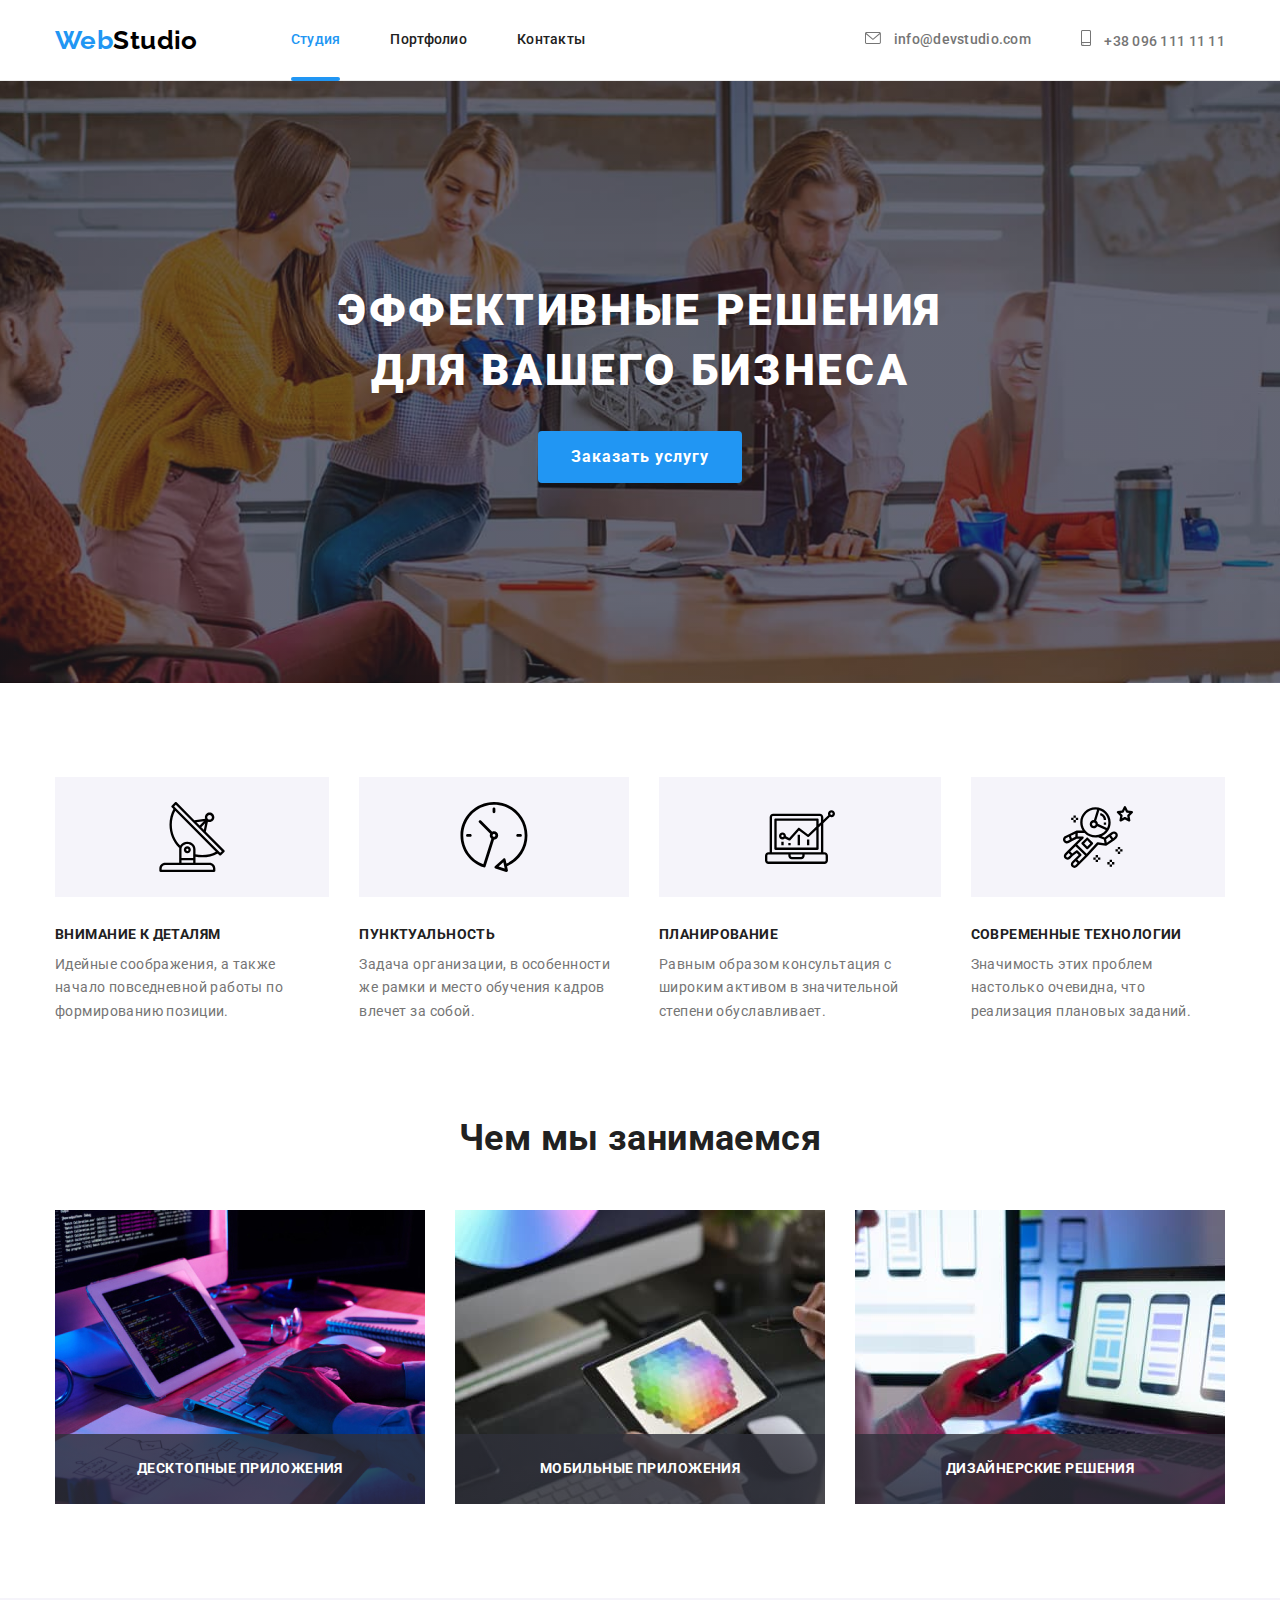
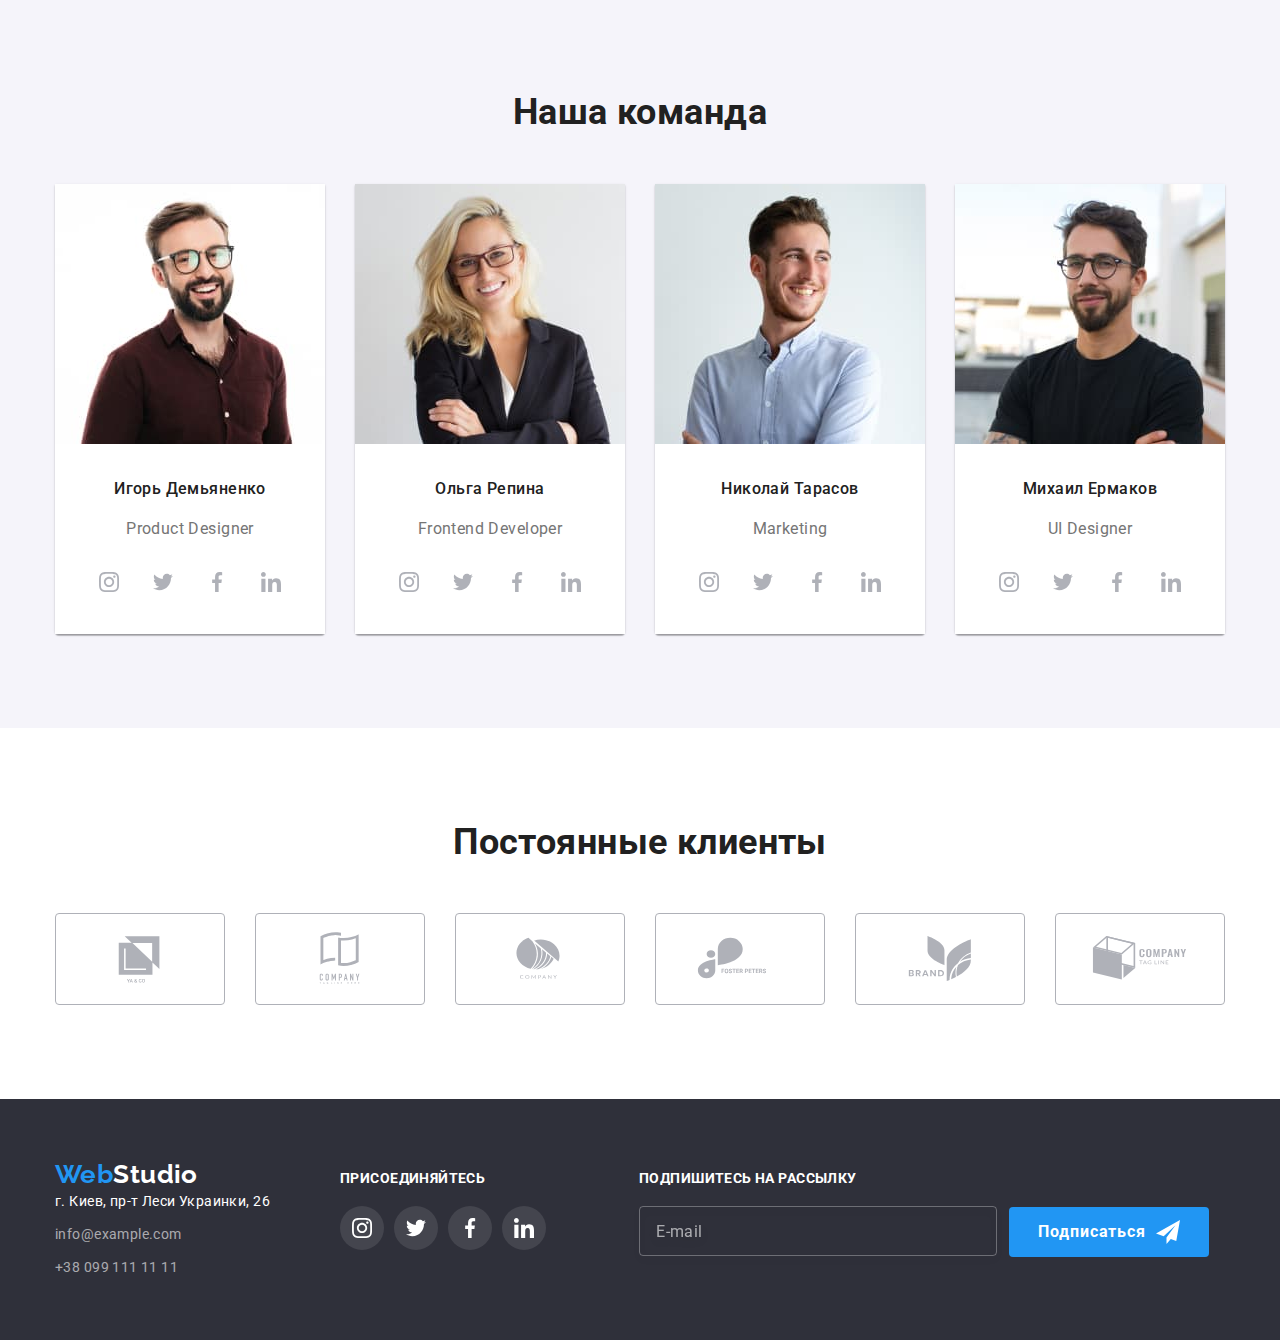
==== index.html @ ff98bebd "Выполнен рефакторинг HTML-кода, CSS-кода" ====
<!DOCTYPE html>
<html lang="ru">
  <head>
    <meta charset="UTF-8" />
    <meta http-equiv="X-UA-Compatible" content="IE=edge" />
    <meta name="viewport" content="width=device-width, initial-scale=1.0" />
    <title>WebStudio</title>
    <link rel="preconnect" href="https://fonts.googleapis.com" />
    <link rel="preconnect" href="https://fonts.gstatic.com" crossorigin />
    <link
      href="https://fonts.googleapis.com/css2?family=Raleway:wght@700&family=Roboto:wght@400;500;700;900&display=swap"
      rel="stylesheet"
    />
    <link
      rel="stylesheet"
      href="https://cdnjs.cloudflare.com/ajax/libs/modern-normalize/1.1.0/modern-normalize.min.css"
    />
    <link rel="stylesheet" href="./css/main.min.css" />
  </head>
  <!-- Шапка сайта -->

  <body>
    <header class="page-header">
      <div class="container page-header__container">
        <nav class="main-nav">
          <a href="index.html" class="logo">Web<span class="logo__accent">Studio</span></a>
          <ul class="site-nav list">
            <li class="site-nav__item">
              <a href="" class="site-nav__link current transition">Студия</a>
            </li>
            <li class="site-nav__item">
              <a href="./portfolio.html" class="site-nav__link transition">Портфолио</a>
            </li>
            <li class="site-nav__item">
              <a href="" class="site-nav__link transition">Контакты</a>
            </li>
          </ul>
        </nav>
        <ul class="contact list">
          <li class="contact__item">
            <a href="mailto:info@devstudio.com" class="contact__link transition">
              <svg class="contact__icon" width="16px" height="12px">
                <use href="./images/icons.svg#icon-envelope"></use>
              </svg>
              info@devstudio.com
            </a>
          </li>
          <li class="contact__item">
            <a href="tel:+380961111111" class="contact__link transition">
              <svg class="contact__icon" width="10px" height="16px">
                <use href="./images/icons.svg#icon-smartphone"></use>
              </svg>
              +38 096 111 11 11
            </a>
          </li>
        </ul>
      </div>
    </header>
    <main>
      <section class="hero overlay">
        <div class="container">
          <h1 class="hero__title">Эффективные решения для вашего бизнеса</h1>
          <button type="hero__button" class="btn" data-modal-open>Заказать услугу</button>
        </div>
      </section>
      <section class="features section">
        <div class="container">
          <h2 class="visually-hidden">Особенности</h2>
          <ul class="features__list list">
            <li class="features__item">
              <div class="features__wrap">
                <svg class="features__icon" width="70" height="70">
                  <use href="./images/icons.svg#icon-antenna-1"></use>
                </svg>
              </div>
              <h3 class="features__title">Внимание к деталям</h3>
              <p class="features__text">
                Идейные соображения, а также начало повседневной работы по формированию позиции.
              </p>
            </li>
            <li class="features__item">
              <div class="features__wrap">
                <svg class="features__icon" width="70" height="70">
                  <use href="./images/icons.svg#icon-clock-1"></use>
                </svg>
              </div>
              <h3 class="features__title">Пунктуальность</h3>
              <p class="features__text">
                Задача организации, в особенности же рамки и место обучения кадров влечет за собой.
              </p>
            </li>
            <li class="features__item">
              <div class="features__wrap">
                <svg class="features__icon" width="70" height="70">
                  <use href="./images/icons.svg#icon-diagram-1"></use>
                </svg>
              </div>
              <h3 class="features__title">Планирование</h3>
              <p class="features__text">
                Равным образом консультация с широким активом в значительной степени обуславливает.
              </p>
            </li>
            <li class="features__item">
              <div class="features__wrap">
                <svg class="features__icon" width="70" height="70">
                  <use href="./images/icons.svg#icon-astronaut-1"></use>
                </svg>
              </div>
              <h3 class="features__title">Современные технологии</h3>
              <p class="features__text">
                Значимость этих проблем настолько очевидна, что реализация плановых заданий.
              </p>
            </li>
          </ul>
        </div>
      </section>
      <section class="works section">
        <div class="container">
          <h2 class="works__title">Чем мы занимаемся</h2>
          <ul class="works__list list">
            <li class="works__item">
              <div class="works__device">
                <img src="./images/our_works-1.jpg" alt="решение задач" width="370" />
                <div class="works__description">
                  <p class="works__text">Десктопные приложения</p>
                </div>
              </div>
            </li>
            <li class="works__item">
              <div class="works__device">
                <img src="./images/our_works-2.jpg" alt="смартфон" width="370" />
                <div class="works__description">
                  <p class="works__text">Мобильные приложения</p>
                </div>
              </div>
            </li>
            <li class="works__item">
              <div class="works__device">
                <img src="./images/our_works-3.jpg" alt="планшет" width="370" />
                <div class="works__description">
                  <p class="works__text">Дизайнерские решения</p>
                </div>
              </div>
            </li>
          </ul>
        </div>
      </section>
      <section class="team section">
        <div class="container">
          <h2 class="team__title">Наша команда</h2>
          <ul class="team__list list">
            <li class="team__item">
              <img src="./images/employee-1.jpg" alt="Product Designer" />
              <div class="team__information">
                <h3 class="team__name">Игорь Демьяненко</h3>
                <p class="team__position">Product Designer</p>
                <ul class="social__list list">
                  <li class="social__item">
                    <a href="" class="socia__link transition">
                      <svg class="social__icon" width="20" height="20">
                        <use href="./images/icons.svg#icon-instagram-2"></use>
                      </svg>
                    </a>
                  </li>
                  <li class="social__item">
                    <a href="" class="socia__link transition">
                      <svg class="social__icon" width="20" height="20">
                        <use href="./images/icons.svg#icon-twitter-1"></use>
                      </svg>
                    </a>
                  </li>
                  <li class="social__item">
                    <a href="" class="socia__link transition">
                      <svg class="social__icon" width="20" height="20">
                        <use href="./images/icons.svg#icon-facebook-1"></use>
                      </svg>
                    </a>
                  </li>
                  <li class="social__item">
                    <a href="" class="socia__link transition">
                      <svg class="social__icon" width="20" height="20">
                        <use href="./images/icons.svg#icon-linkedin-1"></use>
                      </svg>
                    </a>
                  </li>
                </ul>
              </div>
            </li>
            <li class="team__item">
              <img src="./images/employee-2.jpg" alt="Frontend Developer" />
              <div class="team__information">
                <h3 class="team__name">Ольга Репина</h3>
                <p class="team__position">Frontend Developer</p>
                <ul class="social__list list">
                  <li class="social__item">
                    <a href="" class="socia__link transition">
                      <svg class="social__icon" width="20" height="20">
                        <use href="./images/icons.svg#icon-instagram-2"></use>
                      </svg>
                    </a>
                  </li>
                  <li class="social__item">
                    <a href="" class="socia__link transition">
                      <svg class="social__icon" width="20" height="20">
                        <use href="./images/icons.svg#icon-twitter-1"></use>
                      </svg>
                    </a>
                  </li>
                  <li class="social__item">
                    <a href="" class="socia__link transition">
                      <svg class="social__icon" width="20" height="20">
                        <use href="./images/icons.svg#icon-facebook-1"></use>
                      </svg>
                    </a>
                  </li>
                  <li class="social__item">
                    <a href="" class="socia__link transition">
                      <svg class="social__icon" width="20" height="20">
                        <use href="./images/icons.svg#icon-linkedin-1"></use>
                      </svg>
                    </a>
                  </li>
                </ul>
              </div>
            </li>
            <li class="team__item">
              <img src="./images/employee-3.jpg" alt="Marketing" />
              <div class="team__information">
                <h3 class="team__name">Николай Тарасов</h3>
                <p class="team__position">Marketing</p>
                <ul class="social__list list">
                  <li class="social__item">
                    <a href="" class="socia__link transition">
                      <svg class="social__icon" width="20" height="20">
                        <use href="./images/icons.svg#icon-instagram-2"></use>
                      </svg>
                    </a>
                  </li>
                  <li class="social__item">
                    <a href="" class="socia__link transition">
                      <svg class="social__icon" width="20" height="20">
                        <use href="./images/icons.svg#icon-twitter-1"></use>
                      </svg>
                    </a>
                  </li>
                  <li class="social__item">
                    <a href="" class="socia__link transition">
                      <svg class="social__icon" width="20" height="20">
                        <use href="./images/icons.svg#icon-facebook-1"></use>
                      </svg>
                    </a>
                  </li>
                  <li class="social__item">
                    <a href="" class="socia__link transition">
                      <svg class="social__icon" width="20" height="20">
                        <use href="./images/icons.svg#icon-linkedin-1"></use>
                      </svg>
                    </a>
                  </li>
                </ul>
              </div>
            </li>
            <li class="team__item">
              <img src="./images/employee-4.jpg" alt="UI Designer" />
              <div class="team__information">
                <h3 class="team__name">Михаил Ермаков</h3>
                <p class="team__position">UI Designer</p>
                <ul class="social__list list">
                  <li class="social__item">
                    <a href="" class="socia__link transition">
                      <svg class="social__icon" width="20" height="20">
                        <use href="./images/icons.svg#icon-instagram-2"></use>
                      </svg>
                    </a>
                  </li>
                  <li class="social__item">
                    <a href="" class="socia__link transition">
                      <svg class="social__icon" width="20" height="20">
                        <use href="./images/icons.svg#icon-twitter-1"></use>
                      </svg>
                    </a>
                  </li>
                  <li class="social__item">
                    <a href="" class="socia__link transition">
                      <svg class="social__icon" width="20" height="20">
                        <use href="./images/icons.svg#icon-facebook-1"></use>
                      </svg>
                    </a>
                  </li>
                  <li class="social__item">
                    <a href="" class="socia__link transition">
                      <svg class="social__icon" width="20" height="20">
                        <use href="./images/icons.svg#icon-linkedin-1"></use>
                      </svg>
                    </a>
                  </li>
                </ul>
              </div>
            </li>
          </ul>
        </div>
      </section>
      <section class="client section">
        <div class="container">
          <h2 class="clients__title">Постоянные клиенты</h2>
          <ul class="clients__list list">
            <li class="clients__item">
              <a href="" class="clients__link transition">
                <svg class="clients__symbol" width="106" height="60">
                  <use href="./images/icons.svg#icon-Logo-1"></use>
                </svg>
              </a>
            </li>
            <li class="clients__item">
              <a href="" class="clients__link transition">
                <svg class="clients__symbol" width="106" height="60">
                  <use href="./images/icons.svg#icon-Logo-2"></use>
                </svg>
              </a>
            </li>
            <li class="clients__item">
              <a href="" class="clients__link transition">
                <svg class="clients__symbol" width="106" height="60">
                  <use href="./images/icons.svg#icon-Logo-3"></use>
                </svg>
              </a>
            </li>
            <li class="clients__item">
              <a href="" class="clients__link transition">
                <svg class="clients__symbol" width="106" height="60">
                  <use href="./images/icons.svg#icon-Logo-4"></use>
                </svg>
              </a>
            </li>
            <li class="clients__item">
              <a href="" class="clients__link transition">
                <svg class="clients__symbol" width="106" height="60">
                  <use href="./images/icons.svg#icon-Logo-5"></use>
                </svg>
              </a>
            </li>
            <li class="clients__item">
              <a href="" class="clients__link transition">
                <svg class="clients__symbol" width="106" height="60">
                  <use href="./images/icons.svg#icon-Logo-6"></use>
                </svg>
              </a>
            </li>
          </ul>
        </div>
      </section>
    </main>
    <footer class="footer">
      <div class="container footer__container">
        <div class="footer__contact">
          <a href="index.html" class="logo transition"
            >Web<span class="logo__second">Studio</span></a
          >
          <address>
            <ul class="address list">
              <li class="address__item">
                <a
                  href="https://goo.gl/maps/DeHmXJwV1KgeCG819"
                  class="adress__physical transition"
                  target="_blank"
                  rel="noreferrer noopener"
                  >г. Киев, пр-т Леси Украинки, 26</a
                >
              </li>
              <li class="address__item">
                <a href="mailto:info@example.com" class="footer__link transition"
                  >info@example.com</a
                >
              </li>
              <li class="address__item">
                <a href="tel:+380991111111" class="footer__link transition">+38 099 111 11 11</a>
              </li>
            </ul>
          </address>
        </div>
        <div class="join">
          <p class="join__title">Присоединяйтесь</p>
          <ul class="join__list list">
            <li class="join__item">
              <a href="" class="join__link">
                <svg class="join__icon" width="20" height="20">
                  <use href="./images/icons.svg#icon-instagram-2"></use>
                </svg>
              </a>
            </li>
            <li class="join__item">
              <a href="" class="join__link">
                <svg class="join__icon" width="20" height="20">
                  <use href="./images/icons.svg#icon-twitter-1"></use>
                </svg>
              </a>
            </li>
            <li class="join__item">
              <a href="" class="join__link">
                <svg class="join__icon" width="20" height="20">
                  <use href="./images/icons.svg#icon-facebook-1"></use>
                </svg>
              </a>
            </li>
            <li class="join__item">
              <a href="" class="join__link">
                <svg class="join__icon" width="20" height="20">
                  <use href="./images/icons.svg#icon-linkedin-1"></use>
                </svg>
              </a>
            </li>
          </ul>
        </div>
        <div class="footer__form">
          <p class="footer__title">Подпишитесь на рассылку</p>
          <form class="subscription">
            <label for="mail"></label>
            <input
              type="email"
              name="mail"
              class="subscription__input"
              id="mail"
              placeholder="E-mail"
            />
            <button type="submit" class="subscription__button">
              Подписаться
              <svg class="subscription__icon" width="24" heigh="24">
                <use href="./images/icons.svg#icon-send"></use>
              </svg>
            </button>
          </form>
        </div>
      </div>
    </footer>
    <div class="backdrop is-hidden" data-modal>
      <div class="modal">
        <button class="modal__button" type="button" data-modal-close>
          <svg class="close__icon" width="11" height="11">
            <use href="./images/icons.svg#icon-Vector"></use>
          </svg>
        </button>
        <p class="modal__title">Оставьте свои данные, мы вам перезвоним</p>
        <form class="modal__form">
          <div class="form__field">
            <label for="name" class="form__label">Имя</label>
            <div class="modal__input">
              <input class="form__input" type="text" name="name" id="name" />
              <svg class="form__icon" width="18" height="18">
                <use href="./images/icons.svg#icon-person-black-18dp"></use>
              </svg>
            </div>
          </div>
          <div class="form__field">
            <label for="tel" class="form__label">Телефон</label>
            <div class="modal__input">
              <input class="form__input transition" type="tel" name="tel" id="tel" />
              <svg class="form__icon transition" width="18" height="18">
                <use href="./images/icons.svg#icon-phone-black-18dp"></use>
              </svg>
            </div>
          </div>
          <div class="form__field">
            <label for="mail" class="form__label">Почта</label>
            <div class="modal__input">
              <input class="form__input transition" type="email" name="mail" id="mail" />
              <svg class="form__icon" width="18" height="18">
                <use href="./images/icons.svg#icon-phone-black-18dp"></use>
              </svg>
            </div>
          </div>
          <div class="form__field">
            <label for="comment" class="form__label">Комментарий</label>
            <textarea
              class="form__comment transition"
              name="comment"
              id="comment"
              placeholder="Введите текст"
            ></textarea>
          </div>
          <label class="check">
            <input class="check__input" type="checkbox" name="license" value="" id="license" />
            <span class="check__icon"></span>
            Соглашаюсь с рассылкой и принимаю <span class="check__condition">Условия договора</span>
          </label>
          <button class="form__btn" type="submit">Отправить</button>
        </form>
      </div>
    </div>
    <script src="./js/modal.js"></script>
  </body>
</html>
---- css/main.min.css ----
:root{--primary-text-color: #757575;--title-text-color: #212121;--accent-color: #2196f3;--white-color: #ffffff;--primary-bg-color: #e5e5e5;--logo-black-color: #000000;--hero-bg-color: #2f303a;--team-bg-color: #f5f4fa;--card-border: #eeeeee;--line-border: #ececec;--symbol-color: #afb1b8;--linear-gradient: rgba(47, 48, 58, 0.4)}a{text-decoration:none;display:block}p,h1,h2,h3,h4,h5,h6{margin:0}ul{margin:0;padding:0}img{display:block;max-width:100%;height:auto}button{cursor:pointer}body{color:var(--primary-text-color);background-color:var(--white-color);font-family:'Roboto', sans-serif;font-size:14px;letter-spacing:0.03em}.overlay{max-width:1600px;margin:0 auto}.list{padding:0;margin:0;list-style:none}.section{padding-top:94px;padding-bottom:94px}.container{width:1200px;padding-left:15px;padding-right:15px;margin:0 auto}.visually-hidden{position:absolute;white-space:nowrap;width:1px;height:1px;overflow:hidden;border:0;padding:0;clip:rect(0 0 0 0);clip-path:inset(50%);margin:-1px}.transition{transition:background-color 250ms cubic-bezier(0.4, 0, 0.2, 1),color 250ms cubic-bezier(0.4, 0, 0.2, 1),border-color 250ms cubic-bezier(0.4, 0, 0.2, 1),box-shadow 250ms cubic-bezier(0.4, 0, 0.2, 1),transform 250ms cubic-bezier(0.4, 0, 0.2, 1)}.title{color:var(--title-text-color);font-weight:700;font-size:14px;line-height:1.14;text-transform:uppercase;margin-top:0;margin-bottom:10px}.btn{color:var(--white-color);background-color:var(--accent-color);font-family:inherit;font-weight:700;font-size:16px;line-height:1.87;align-items:center;text-align:center;letter-spacing:0.06em;cursor:pointer;display:inline-block;border:1px solid transparent;min-width:200px;border-radius:4px;padding:10px 32px}.overlay{max-width:1600px;margin:0 auto}.backdrop{width:100vw;height:100vh;background-color:rgba(0,0,0,0.2);position:fixed;top:0;transition:opacity 300ms, visibility 300ms}.backdrop.is-hidden .modal{transform:skew(60deg) rotate(200deg) scale(0.2)}.modal{width:528px;min-height:581px;padding:40px;background-color:var(--white-color);border-radius:4px;position:absolute;top:50%;left:50%;transform:translate(-50%, -50%) skew(0) rotate(0) scale(1);transition:transform 580ms}.modal__button{display:flex;cursor:pointer;position:absolute;align-items:center;justify-content:center;width:30px;height:30px;border-radius:50%;border:1px solid rgba(0,0,0,0.1);background-color:transparent;top:8px;right:8px}.close__icon:hover,.close__icon:focus{fill:var(--accent-color)}.is-hidden{opacity:0;pointer-events:none;visibility:hidden}.modal__title{font-family:'Roboto';font-style:normal;font-weight:700;font-size:20px;line-height:1.15;text-align:center;letter-spacing:0.03em;color:var(--title-text-color);margin-bottom:12px}.modal__form{width:100%;height:100%}.form__field{display:flex;flex-direction:column;margin-bottom:10px}.form__label{margin-bottom:4px;font-family:'Roboto';font-style:normal;font-weight:400;font-size:12px;line-height:1.16;letter-spacing:0.01em;color:var(--primary-text-color)}.modal__input{position:relative}.form__input{width:100%;height:40px;padding-left:42px;border:1px solid rgba(33,33,33,0.2);border-radius:4px}.form__icon{position:absolute;left:12px;top:50%;transform:translateY(-50%)}.form__input:focus,.form__comment:focus{border-color:var(--accent-color);outline:none}.form__input:focus+.form__icon{fill:var(--accent-color)}.form__comment{width:100%;height:120px;border:1px solid rgba(33,33,33,0.2);border-radius:4px;padding:12px 16px;resize:none;outline:none;font-family:Roboto;font-style:normal;font-weight:normal;font-size:12px;line-height:1.16;letter-spacing:0.01em;color:rgba(117,117,117,0.5)}.form__input::placeholder{font-family:'Roboto';font-style:normal;font-weight:400;font-size:14px;line-height:16px;letter-spacing:0.01em;color:rgba(117,117,117,0.5)}.check{display:flex;align-items:center;margin-top:20px;margin-bottom:30px}.check__input{position:absolute;white-space:nowrap;width:1px;height:1px;overflow:hidden;border:0;padding:0;clip:rect(0 0 0 0);clip-path:inset(50%);margin:-1px}.check__icon{display:inline-block;width:16px;height:15px;border:1px solid #000000;border-radius:4px;margin-right:7px}.check__input:checked ~ .icon{border-color:var(--accent-color);background-color:var(--accent-color);background-image:url(../images/icon-check.svg);background-size:contain;background-origin:border-box}.form__btn{min-width:200px;height:50px;background-color:var(--accent-color);color:var(--white-color);box-shadow:0px 4px 4px rgba(0,0,0,0.15);border-radius:4px;border:none;align-items:center;text-align:center;cursor:pointer;display:block;margin:0 auto;font-weight:700;font-size:16px;line-height:1.88;letter-spacing:0.06em}.check__condition{color:var(--accent-color);position:relative}.check__condition::before{content:'';width:100%;height:1px;background-color:var(--accent-color);position:absolute;bottom:0;left:0}.text{line-height:1.71;margin-top:0;margin-bottom:0}.page-header{background-color:var(--white-color);border-bottom:1px solid var(--line-border)}.page-header__container{display:flex;align-items:center;height:80px}.main-nav{display:flex;align-items:center}.site-nav{display:flex;margin-left:93px}.site-nav__item:not(:last-child){margin-right:50px}.logo{font-family:Raleway;font-weight:700;font-size:26px;line-height:1.19;color:var(--accent-color)}.logo__accent{color:var(--logo-black-color)}.site-nav__link.current{color:var(--accent-color)}.site-nav__link{position:relative;color:var(--title-text-color);font-weight:500;line-height:1.14;letter-spacing:0.02em;display:block;padding-top:32px;padding-bottom:32px}.site-nav__link:hover,.site-nav__link:focus{color:var(--accent-color)}.site-nav__link.current::after{content:'';width:100%;height:4px;position:absolute;bottom:-1px;left:0;border-radius:2px;background-color:var(--accent-color)}.contact{display:flex;align-items:center;margin-left:auto}.contact__link{font-weight:500;line-height:1.14;letter-spacing:0.02em;padding-top:32px;padding-bottom:32px;color:var(--primary-text-color)}.contact__link:hover,.contact__link:focus{color:var(--accent-color)}.contact__icon{margin-right:10px;fill:currentColor}.contact__item+.contact__item{margin-left:50px}.hero{background-color:var(--hero-bg-color);text-align:center;padding-top:200px;padding-bottom:200px;background-image:linear-gradient(var(--linear-gradient), var(--linear-gradient)),url("../images/hero-Img.jpg");background-repeat:no-repeat;background-size:cover;background-position:center}.hero__title{color:var(--white-color);margin-top:0;margin-left:auto;margin-right:auto;margin-bottom:30px;background-origin:padding-box;font-weight:900;font-size:44px;line-height:1.36;letter-spacing:0.06em;text-transform:uppercase;width:696px}.features__list{display:flex;min-width:270px}.features__item:not(:last-child){margin-right:30px}.features__wrap{display:flex;width:100%;height:120px;align-items:center;justify-content:center;background-color:var(--team-bg-color);margin-bottom:30px}.features__title{color:var(--title-text-color);font-weight:700;font-size:14px;line-height:1.14;text-transform:uppercase;margin-top:0;margin-bottom:10px}.features__text{line-height:1.71;margin-top:0;margin-bottom:0}.works{padding-top:0}.works__title,.team__title,.clients__title{color:var(--title-text-color);font-weight:700;font-size:36px;line-height:1.16;text-align:center;margin-top:0;margin-bottom:50px}.works__list{display:flex}.works__item:not(:last-child){margin-right:30px}.works__device{position:relative}.works__description{display:flex;align-items:center;justify-content:center;position:absolute;width:100%;height:70px;bottom:0;left:0;background-image:linear-gradient(rgba(47,48,58,0.8), rgba(47,48,58,0.8))}.works__text{font-weight:700;line-height:1.14;text-align:center;text-transform:uppercase;color:var(--white-color)}.team{background-color:var(--team-bg-color)}.team__list{display:flex}.team__item{box-shadow:0px 1px 3px rgba(0,0,0,0.12),0px 1px 1px rgba(0,0,0,0.14),0px 2px 1px rgba(0,0,0,0.2);border-radius:0px 0px 4px 4px}.team__item:not(:last-child){margin-right:30px}.team__item{width:calc((100% - 90px) / 4);margin-right:30px}.team__item:nth-child(4n){margin-right:0}.team__information{padding-top:30px;padding-bottom:30px;background-color:var(--white-color)}.team__name{color:var(--title-text-color);font-weight:500;font-size:16px;line-height:1.87;text-align:center;margin-bottom:10px}.team__position{font-size:16px;line-height:1.87;text-align:center;margin-bottom:16px}.social__list{display:flex;justify-content:center}.social__item+.social__item{margin-left:10px}.socia__link{width:44px;height:44px;border-radius:50%;display:flex;align-items:center;justify-content:center}.socia__link:hover,.socia__link:focus{background-color:var(--accent-color)}.socia__link:hover .social__icon,.socia__link:focus .social__icon{fill:var(--white-color)}.social__icon{fill:var(--symbol-color)}.clients__list{display:flex}.clients__item{width:170px;height:92px}.clients__item+.clients__item{margin-left:30px}.clients__link{width:100%;height:100%;display:flex;align-items:center;justify-content:center;border-radius:4px;border:1px solid #afb1b8;color:var(--symbol-color)}.clients__link:hover,.clients__link:focus{color:var(--accent-color);border-color:var(--accent-color)}.clients__symbol{fill:currentColor}.footer{background-color:var(--hero-bg-color);padding-top:60px;padding-bottom:60px}.footer__container{display:flex;align-items:baseline}.footer__contact{margin-right:70px}.logo__second{color:var(--white-color)}.address__item:not(:last-child){margin-bottom:9px}.adress__physical{font-style:normal;font-weight:400;line-height:1.71;color:var(--white-color)}.footer__link{font-style:normal;font-weight:400;line-height:1.71;color:rgba(255,255,255,0.6)}.join__title{font-weight:700;line-height:16px;text-transform:uppercase;color:var(--white-color);margin-bottom:20px}.join__list{display:flex}.join__item:not(:last-child){margin-right:10px}.join__link{width:44px;height:44px;border-radius:50%;display:flex;align-items:center;justify-content:center;color:var(--white-color);background:rgba(255,255,255,0.1)}.join__link:hover .join__link:focus{background-color:var(--accent-color)}.join__icon{fill:currentColor}.footer__form{margin-left:93px}.footer__title{font-weight:700;line-height:16px;text-transform:uppercase;color:var(--white-color);margin-bottom:20px}.subscription{display:flex;align-items:baseline}.subscription__input{width:358px;height:50px;cursor:pointer;background-color:transparent;border:1px solid rgba(255,255,255,0.3);filter:drop-shadow(0px 4px 4px rgba(0,0,0,0.15));border-radius:4px;padding-left:16px;font-family:Roboto;font-style:normal;font-weight:normal;font-size:16px;line-height:1.25;letter-spacing:0.03em;color:rgba(255,255,255,0.6)}.subscription__input::placeholder{font-family:Roboto;font-style:normal;font-weight:normal;font-size:16px;line-height:1.25;letter-spacing:0.03em;color:rgba(255,255,255,0.6)}.subscription__button{cursor:pointer;border-radius:4px;border:1px solid transparent;color:var(--white-color);background-color:var(--accent-color);font-size:16px;font-weight:700;line-height:1.87;letter-spacing:0.06em;display:flex;align-items:center;justify-content:center;width:200px;height:50px;margin-left:12px}.subscription__icon{margin-left:10px;fill:var(--white-color)}.filter__list{display:flex;justify-content:center;margin-bottom:50px}.filter__item:not(:last-child){margin-right:10px}.filter__btn{color:var(--title-text-color);background-color:var(--team-bg-color);font-family:inherit;font-weight:500;font-size:16px;line-height:1.62;text-align:center;letter-spacing:0.03em;cursor:pointer;display:inline-block;border:1px solid transparent;min-width:128px;border-radius:4px;padding:6px 22px}.filter__btn:hover,.filter__btn:focus{color:var(--white-color);background-color:var(--accent-color);box-shadow:0px 3px 1px rgba(0,0,0,0.1),0px 1px 2px rgba(0,0,0,0.08),0px 2px 2px rgba(0,0,0,0.12)}.portfolio__list{display:flex;flex-wrap:wrap}.portfolio__item{width:calc((100% - 60px) / 3);margin-right:30px;margin-bottom:30px}.portfolio__item:nth-child(3n){margin-right:0}.portfolio__item::nth-last-child(-n+3){margin-bottom:0}.portfolio__link:hover,.portfolio__link:focus{box-shadow:0px 1px 1px rgba(0,0,0,0.12),0px 4px 4px rgba(0,0,0,0.06),1px 4px 6px rgba(0,0,0,0.16)}.portfolio__link:hover .portfolio__wrap,.portfolio__link:focus .portfolio__wrap{transform:translateY(0)}.portfolio__overlay{position:relative;overflow:hidden}.portfolio__wrap{padding:63px 24px;position:absolute;bottom:0;left:0;background-color:rgba(33,149,243,0.9);transform:translateY(101%)}.portfolio__text{font-size:18px;line-height:1.56;color:var(--white-color)}.portfolio__product{padding-top:20px;padding-bottom:20px;padding-left:24px;border:1px solid var(--card-border)}.portfolio__title{font-weight:700;font-size:18px;line-height:2;letter-spacing:0.06em;color:var(--title-text-color);margin-bottom:4px}.portfolio__article{color:var(--primary-text-color);font-size:16px;line-height:1.87}
/*# sourceMappingURL=main.min.css.map */
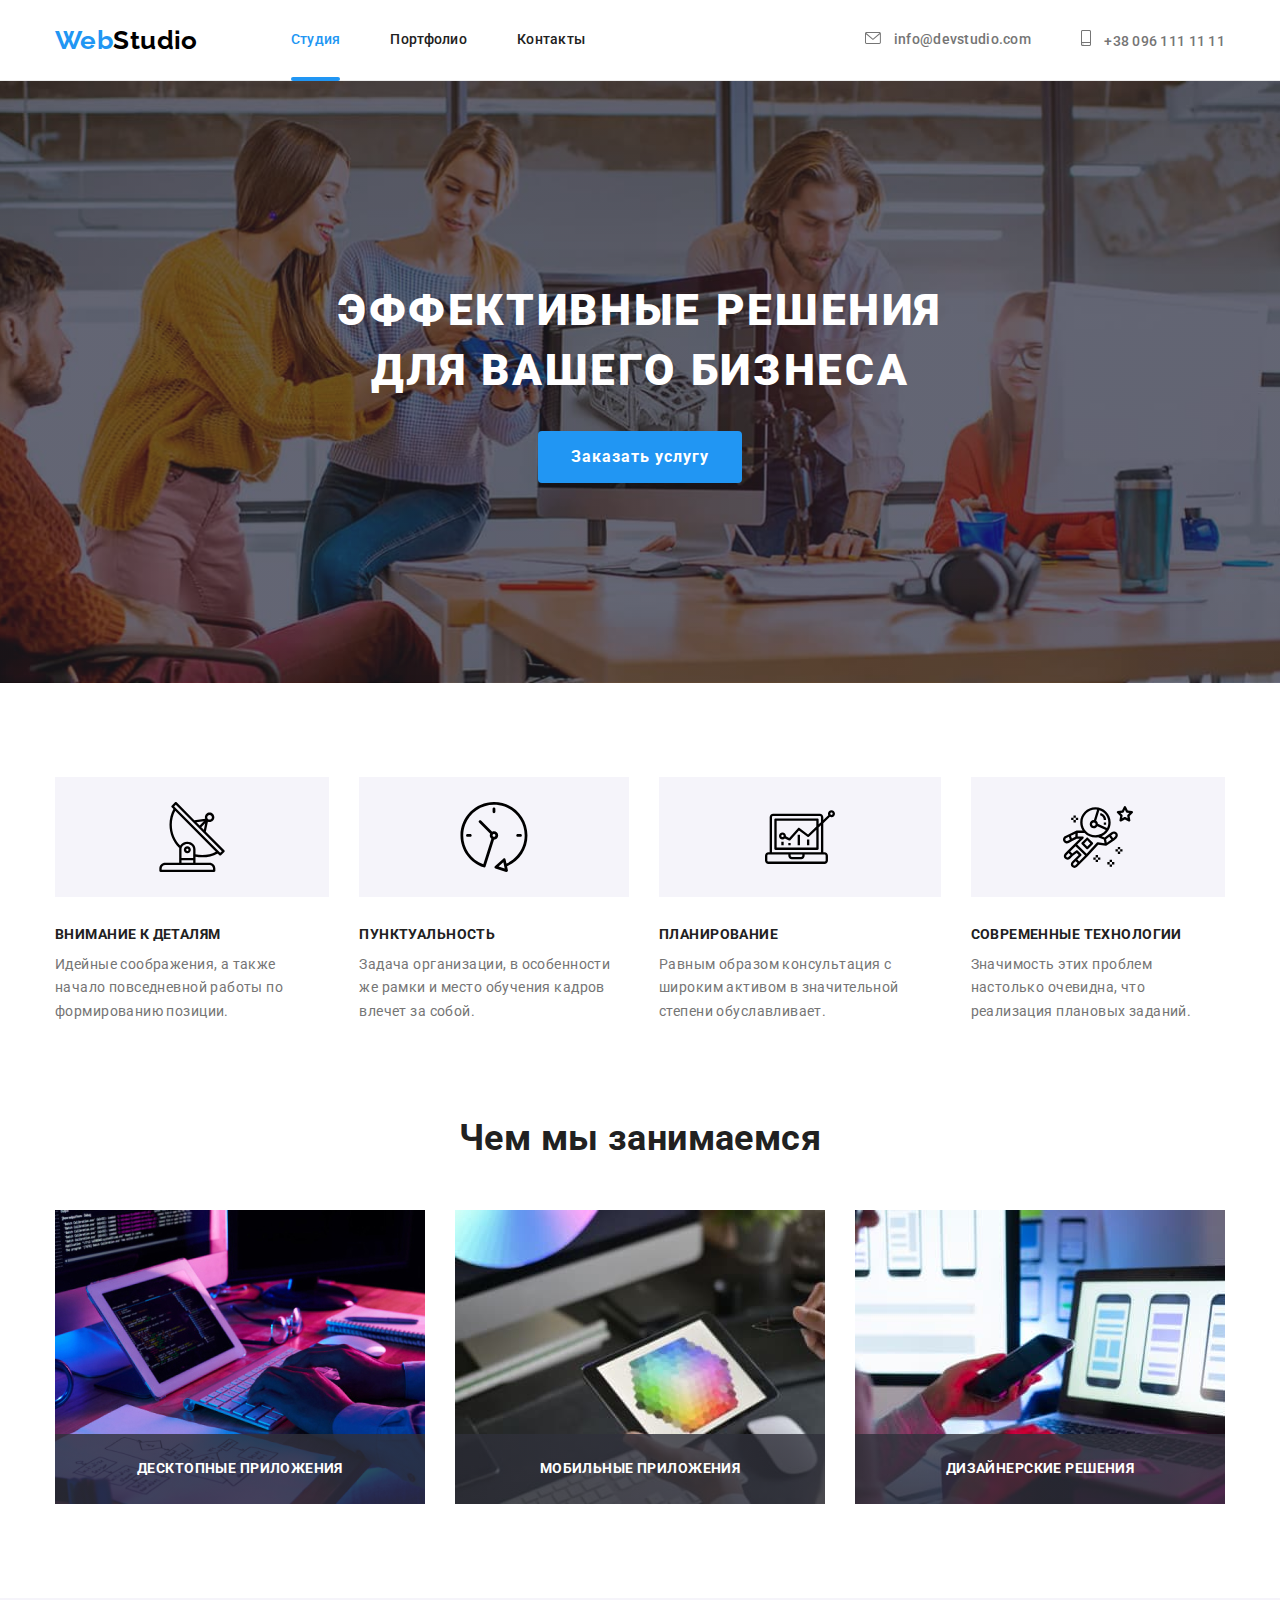
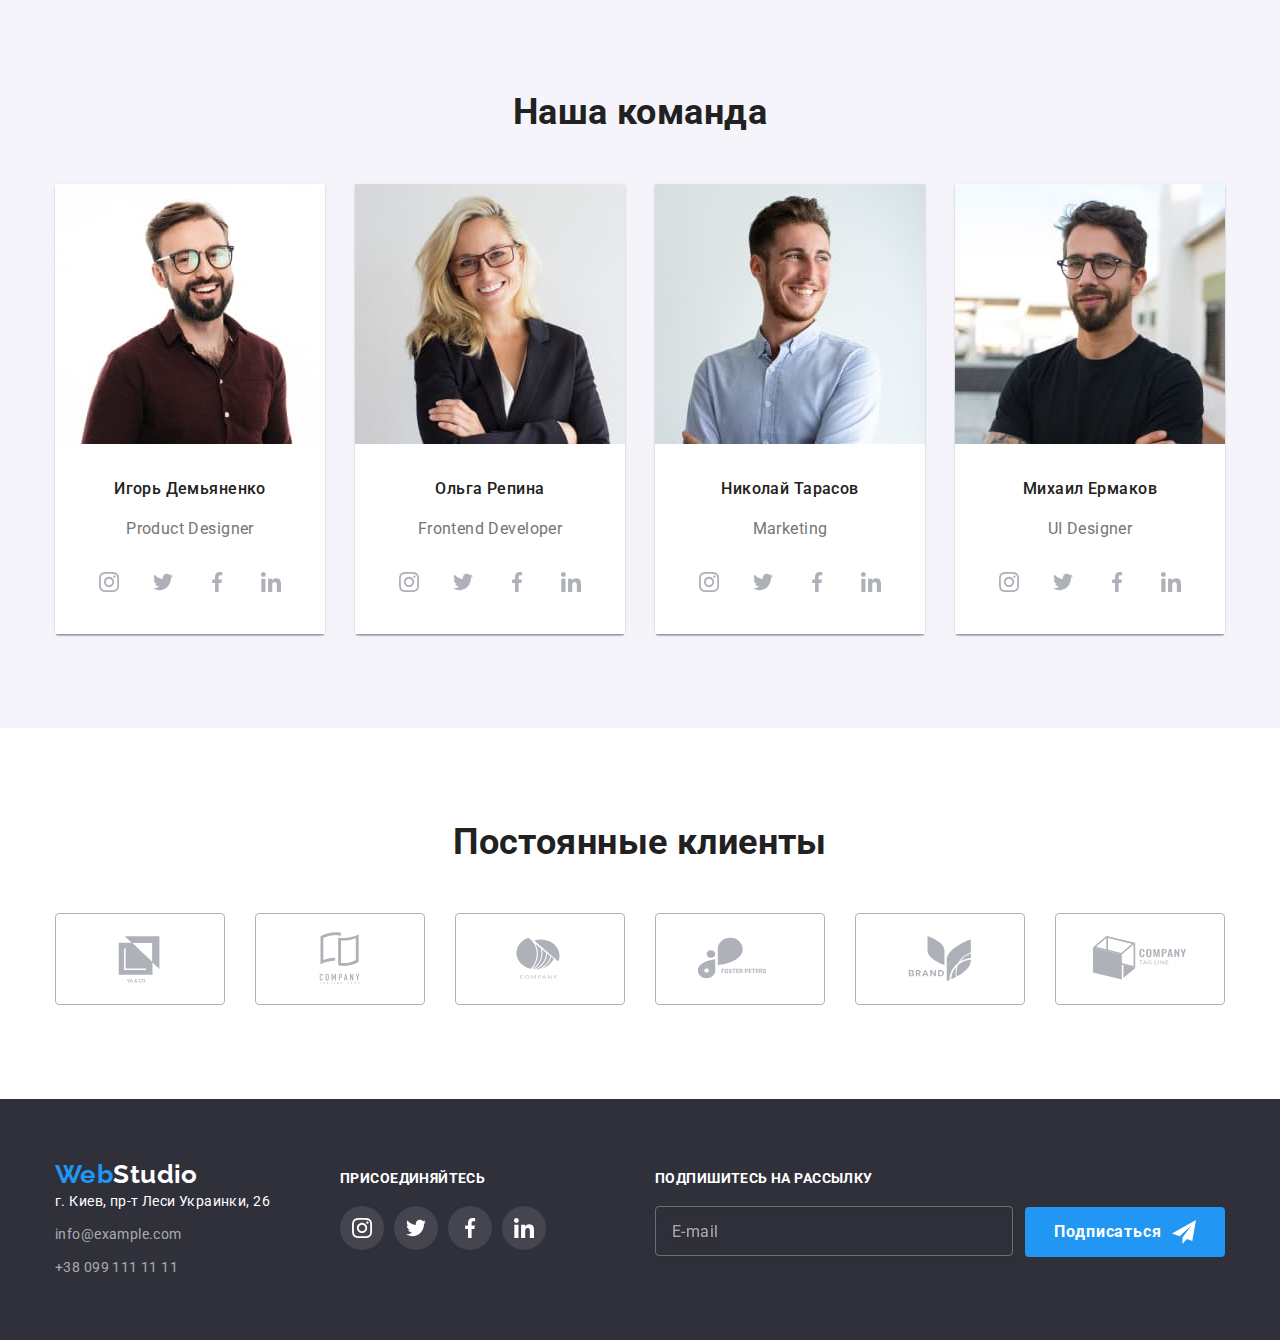
==== commit d875ede9: "add correction" ====
--- a/index.html
+++ b/index.html
@@ -60,7 +60,7 @@
       <section class="hero overlay">
         <div class="container">
           <h1 class="hero__title">Эффективные решения для вашего бизнеса</h1>
-          <button type="hero__button" class="btn" data-modal-open>Заказать услугу</button>
+          <button type="button" class="btn" data-modal-open>Заказать услугу</button>
         </div>
       </section>
       <section class="features section">
@@ -424,7 +424,7 @@
             />
             <button type="submit" class="subscription__button">
               Подписаться
-              <svg class="subscription__icon" width="24" heigh="24">
+              <svg class="subscription__icon" width="24" height="24">
                 <use href="./images/icons.svg#icon-send"></use>
               </svg>
             </button>
@@ -460,9 +460,9 @@
             </div>
           </div>
           <div class="form__field">
-            <label for="mail" class="form__label">Почта</label>
+            <label for="email" class="form__label">Почта</label>
             <div class="modal__input">
-              <input class="form__input transition" type="email" name="mail" id="mail" />
+              <input class="form__input transition" type="email" name="mail" id="email" />
               <svg class="form__icon" width="18" height="18">
                 <use href="./images/icons.svg#icon-phone-black-18dp"></use>
               </svg>
@@ -478,7 +478,7 @@
             ></textarea>
           </div>
           <label class="check">
-            <input class="check__input" type="checkbox" name="license" value="" id="license" />
+            <input class="check__input" type="checkbox" name="license" value="" />
             <span class="check__icon"></span>
             Соглашаюсь с рассылкой и принимаю <span class="check__condition">Условия договора</span>
           </label>
--- a/css/main.min.css
+++ b/css/main.min.css
@@ -1,2 +1,2 @@
-:root{--primary-text-color: #757575;--title-text-color: #212121;--accent-color: #2196f3;--white-color: #ffffff;--primary-bg-color: #e5e5e5;--logo-black-color: #000000;--hero-bg-color: #2f303a;--team-bg-color: #f5f4fa;--card-border: #eeeeee;--line-border: #ececec;--symbol-color: #afb1b8;--linear-gradient: rgba(47, 48, 58, 0.4)}a{text-decoration:none;display:block}p,h1,h2,h3,h4,h5,h6{margin:0}ul{margin:0;padding:0}img{display:block;max-width:100%;height:auto}button{cursor:pointer}body{color:var(--primary-text-color);background-color:var(--white-color);font-family:'Roboto', sans-serif;font-size:14px;letter-spacing:0.03em}.overlay{max-width:1600px;margin:0 auto}.list{padding:0;margin:0;list-style:none}.section{padding-top:94px;padding-bottom:94px}.container{width:1200px;padding-left:15px;padding-right:15px;margin:0 auto}.visually-hidden{position:absolute;white-space:nowrap;width:1px;height:1px;overflow:hidden;border:0;padding:0;clip:rect(0 0 0 0);clip-path:inset(50%);margin:-1px}.transition{transition:background-color 250ms cubic-bezier(0.4, 0, 0.2, 1),color 250ms cubic-bezier(0.4, 0, 0.2, 1),border-color 250ms cubic-bezier(0.4, 0, 0.2, 1),box-shadow 250ms cubic-bezier(0.4, 0, 0.2, 1),transform 250ms cubic-bezier(0.4, 0, 0.2, 1)}.title{color:var(--title-text-color);font-weight:700;font-size:14px;line-height:1.14;text-transform:uppercase;margin-top:0;margin-bottom:10px}.btn{color:var(--white-color);background-color:var(--accent-color);font-family:inherit;font-weight:700;font-size:16px;line-height:1.87;align-items:center;text-align:center;letter-spacing:0.06em;cursor:pointer;display:inline-block;border:1px solid transparent;min-width:200px;border-radius:4px;padding:10px 32px}.overlay{max-width:1600px;margin:0 auto}.backdrop{width:100vw;height:100vh;background-color:rgba(0,0,0,0.2);position:fixed;top:0;transition:opacity 300ms, visibility 300ms}.backdrop.is-hidden .modal{transform:skew(60deg) rotate(200deg) scale(0.2)}.modal{width:528px;min-height:581px;padding:40px;background-color:var(--white-color);border-radius:4px;position:absolute;top:50%;left:50%;transform:translate(-50%, -50%) skew(0) rotate(0) scale(1);transition:transform 580ms}.modal__button{display:flex;cursor:pointer;position:absolute;align-items:center;justify-content:center;width:30px;height:30px;border-radius:50%;border:1px solid rgba(0,0,0,0.1);background-color:transparent;top:8px;right:8px}.close__icon:hover,.close__icon:focus{fill:var(--accent-color)}.is-hidden{opacity:0;pointer-events:none;visibility:hidden}.modal__title{font-family:'Roboto';font-style:normal;font-weight:700;font-size:20px;line-height:1.15;text-align:center;letter-spacing:0.03em;color:var(--title-text-color);margin-bottom:12px}.modal__form{width:100%;height:100%}.form__field{display:flex;flex-direction:column;margin-bottom:10px}.form__label{margin-bottom:4px;font-family:'Roboto';font-style:normal;font-weight:400;font-size:12px;line-height:1.16;letter-spacing:0.01em;color:var(--primary-text-color)}.modal__input{position:relative}.form__input{width:100%;height:40px;padding-left:42px;border:1px solid rgba(33,33,33,0.2);border-radius:4px}.form__icon{position:absolute;left:12px;top:50%;transform:translateY(-50%)}.form__input:focus,.form__comment:focus{border-color:var(--accent-color);outline:none}.form__input:focus+.form__icon{fill:var(--accent-color)}.form__comment{width:100%;height:120px;border:1px solid rgba(33,33,33,0.2);border-radius:4px;padding:12px 16px;resize:none;outline:none;font-family:Roboto;font-style:normal;font-weight:normal;font-size:12px;line-height:1.16;letter-spacing:0.01em;color:rgba(117,117,117,0.5)}.form__input::placeholder{font-family:'Roboto';font-style:normal;font-weight:400;font-size:14px;line-height:16px;letter-spacing:0.01em;color:rgba(117,117,117,0.5)}.check{display:flex;align-items:center;margin-top:20px;margin-bottom:30px}.check__input{position:absolute;white-space:nowrap;width:1px;height:1px;overflow:hidden;border:0;padding:0;clip:rect(0 0 0 0);clip-path:inset(50%);margin:-1px}.check__icon{display:inline-block;width:16px;height:15px;border:1px solid #000000;border-radius:4px;margin-right:7px}.check__input:checked ~ .icon{border-color:var(--accent-color);background-color:var(--accent-color);background-image:url(../images/icon-check.svg);background-size:contain;background-origin:border-box}.form__btn{min-width:200px;height:50px;background-color:var(--accent-color);color:var(--white-color);box-shadow:0px 4px 4px rgba(0,0,0,0.15);border-radius:4px;border:none;align-items:center;text-align:center;cursor:pointer;display:block;margin:0 auto;font-weight:700;font-size:16px;line-height:1.88;letter-spacing:0.06em}.check__condition{color:var(--accent-color);position:relative}.check__condition::before{content:'';width:100%;height:1px;background-color:var(--accent-color);position:absolute;bottom:0;left:0}.text{line-height:1.71;margin-top:0;margin-bottom:0}.page-header{background-color:var(--white-color);border-bottom:1px solid var(--line-border)}.page-header__container{display:flex;align-items:center;height:80px}.main-nav{display:flex;align-items:center}.site-nav{display:flex;margin-left:93px}.site-nav__item:not(:last-child){margin-right:50px}.logo{font-family:Raleway;font-weight:700;font-size:26px;line-height:1.19;color:var(--accent-color)}.logo__accent{color:var(--logo-black-color)}.site-nav__link.current{color:var(--accent-color)}.site-nav__link{position:relative;color:var(--title-text-color);font-weight:500;line-height:1.14;letter-spacing:0.02em;display:block;padding-top:32px;padding-bottom:32px}.site-nav__link:hover,.site-nav__link:focus{color:var(--accent-color)}.site-nav__link.current::after{content:'';width:100%;height:4px;position:absolute;bottom:-1px;left:0;border-radius:2px;background-color:var(--accent-color)}.contact{display:flex;align-items:center;margin-left:auto}.contact__link{font-weight:500;line-height:1.14;letter-spacing:0.02em;padding-top:32px;padding-bottom:32px;color:var(--primary-text-color)}.contact__link:hover,.contact__link:focus{color:var(--accent-color)}.contact__icon{margin-right:10px;fill:currentColor}.contact__item+.contact__item{margin-left:50px}.hero{background-color:var(--hero-bg-color);text-align:center;padding-top:200px;padding-bottom:200px;background-image:linear-gradient(var(--linear-gradient), var(--linear-gradient)),url("../images/hero-Img.jpg");background-repeat:no-repeat;background-size:cover;background-position:center}.hero__title{color:var(--white-color);margin-top:0;margin-left:auto;margin-right:auto;margin-bottom:30px;background-origin:padding-box;font-weight:900;font-size:44px;line-height:1.36;letter-spacing:0.06em;text-transform:uppercase;width:696px}.features__list{display:flex;min-width:270px}.features__item:not(:last-child){margin-right:30px}.features__wrap{display:flex;width:100%;height:120px;align-items:center;justify-content:center;background-color:var(--team-bg-color);margin-bottom:30px}.features__title{color:var(--title-text-color);font-weight:700;font-size:14px;line-height:1.14;text-transform:uppercase;margin-top:0;margin-bottom:10px}.features__text{line-height:1.71;margin-top:0;margin-bottom:0}.works{padding-top:0}.works__title,.team__title,.clients__title{color:var(--title-text-color);font-weight:700;font-size:36px;line-height:1.16;text-align:center;margin-top:0;margin-bottom:50px}.works__list{display:flex}.works__item:not(:last-child){margin-right:30px}.works__device{position:relative}.works__description{display:flex;align-items:center;justify-content:center;position:absolute;width:100%;height:70px;bottom:0;left:0;background-image:linear-gradient(rgba(47,48,58,0.8), rgba(47,48,58,0.8))}.works__text{font-weight:700;line-height:1.14;text-align:center;text-transform:uppercase;color:var(--white-color)}.team{background-color:var(--team-bg-color)}.team__list{display:flex}.team__item{box-shadow:0px 1px 3px rgba(0,0,0,0.12),0px 1px 1px rgba(0,0,0,0.14),0px 2px 1px rgba(0,0,0,0.2);border-radius:0px 0px 4px 4px}.team__item:not(:last-child){margin-right:30px}.team__item{width:calc((100% - 90px) / 4);margin-right:30px}.team__item:nth-child(4n){margin-right:0}.team__information{padding-top:30px;padding-bottom:30px;background-color:var(--white-color)}.team__name{color:var(--title-text-color);font-weight:500;font-size:16px;line-height:1.87;text-align:center;margin-bottom:10px}.team__position{font-size:16px;line-height:1.87;text-align:center;margin-bottom:16px}.social__list{display:flex;justify-content:center}.social__item+.social__item{margin-left:10px}.socia__link{width:44px;height:44px;border-radius:50%;display:flex;align-items:center;justify-content:center}.socia__link:hover,.socia__link:focus{background-color:var(--accent-color)}.socia__link:hover .social__icon,.socia__link:focus .social__icon{fill:var(--white-color)}.social__icon{fill:var(--symbol-color)}.clients__list{display:flex}.clients__item{width:170px;height:92px}.clients__item+.clients__item{margin-left:30px}.clients__link{width:100%;height:100%;display:flex;align-items:center;justify-content:center;border-radius:4px;border:1px solid #afb1b8;color:var(--symbol-color)}.clients__link:hover,.clients__link:focus{color:var(--accent-color);border-color:var(--accent-color)}.clients__symbol{fill:currentColor}.footer{background-color:var(--hero-bg-color);padding-top:60px;padding-bottom:60px}.footer__container{display:flex;align-items:baseline}.footer__contact{margin-right:70px}.logo__second{color:var(--white-color)}.address__item:not(:last-child){margin-bottom:9px}.adress__physical{font-style:normal;font-weight:400;line-height:1.71;color:var(--white-color)}.footer__link{font-style:normal;font-weight:400;line-height:1.71;color:rgba(255,255,255,0.6)}.join__title{font-weight:700;line-height:16px;text-transform:uppercase;color:var(--white-color);margin-bottom:20px}.join__list{display:flex}.join__item:not(:last-child){margin-right:10px}.join__link{width:44px;height:44px;border-radius:50%;display:flex;align-items:center;justify-content:center;color:var(--white-color);background:rgba(255,255,255,0.1)}.join__link:hover .join__link:focus{background-color:var(--accent-color)}.join__icon{fill:currentColor}.footer__form{margin-left:93px}.footer__title{font-weight:700;line-height:16px;text-transform:uppercase;color:var(--white-color);margin-bottom:20px}.subscription{display:flex;align-items:baseline}.subscription__input{width:358px;height:50px;cursor:pointer;background-color:transparent;border:1px solid rgba(255,255,255,0.3);filter:drop-shadow(0px 4px 4px rgba(0,0,0,0.15));border-radius:4px;padding-left:16px;font-family:Roboto;font-style:normal;font-weight:normal;font-size:16px;line-height:1.25;letter-spacing:0.03em;color:rgba(255,255,255,0.6)}.subscription__input::placeholder{font-family:Roboto;font-style:normal;font-weight:normal;font-size:16px;line-height:1.25;letter-spacing:0.03em;color:rgba(255,255,255,0.6)}.subscription__button{cursor:pointer;border-radius:4px;border:1px solid transparent;color:var(--white-color);background-color:var(--accent-color);font-size:16px;font-weight:700;line-height:1.87;letter-spacing:0.06em;display:flex;align-items:center;justify-content:center;width:200px;height:50px;margin-left:12px}.subscription__icon{margin-left:10px;fill:var(--white-color)}.filter__list{display:flex;justify-content:center;margin-bottom:50px}.filter__item:not(:last-child){margin-right:10px}.filter__btn{color:var(--title-text-color);background-color:var(--team-bg-color);font-family:inherit;font-weight:500;font-size:16px;line-height:1.62;text-align:center;letter-spacing:0.03em;cursor:pointer;display:inline-block;border:1px solid transparent;min-width:128px;border-radius:4px;padding:6px 22px}.filter__btn:hover,.filter__btn:focus{color:var(--white-color);background-color:var(--accent-color);box-shadow:0px 3px 1px rgba(0,0,0,0.1),0px 1px 2px rgba(0,0,0,0.08),0px 2px 2px rgba(0,0,0,0.12)}.portfolio__list{display:flex;flex-wrap:wrap}.portfolio__item{width:calc((100% - 60px) / 3);margin-right:30px;margin-bottom:30px}.portfolio__item:nth-child(3n){margin-right:0}.portfolio__item::nth-last-child(-n+3){margin-bottom:0}.portfolio__link:hover,.portfolio__link:focus{box-shadow:0px 1px 1px rgba(0,0,0,0.12),0px 4px 4px rgba(0,0,0,0.06),1px 4px 6px rgba(0,0,0,0.16)}.portfolio__link:hover .portfolio__wrap,.portfolio__link:focus .portfolio__wrap{transform:translateY(0)}.portfolio__overlay{position:relative;overflow:hidden}.portfolio__wrap{padding:63px 24px;position:absolute;bottom:0;left:0;background-color:rgba(33,149,243,0.9);transform:translateY(101%)}.portfolio__text{font-size:18px;line-height:1.56;color:var(--white-color)}.portfolio__product{padding-top:20px;padding-bottom:20px;padding-left:24px;border:1px solid var(--card-border)}.portfolio__title{font-weight:700;font-size:18px;line-height:2;letter-spacing:0.06em;color:var(--title-text-color);margin-bottom:4px}.portfolio__article{color:var(--primary-text-color);font-size:16px;line-height:1.87}
+:root{--primary-text-color: #757575;--title-text-color: #212121;--accent-color: #2196f3;--white-color: #ffffff;--primary-bg-color: #e5e5e5;--logo-black-color: #000000;--hero-bg-color: #2f303a;--team-bg-color: #f5f4fa;--card-border: #eeeeee;--line-border: #ececec;--symbol-color: #afb1b8;--linear-gradient: rgba(47, 48, 58, 0.4)}a{text-decoration:none;display:block}p,h1,h2,h3,h4,h5,h6{margin:0}ul{margin:0;padding:0}img{display:block;max-width:100%;height:auto}button{cursor:pointer}body{color:var(--primary-text-color);background-color:var(--white-color);font-family:'Roboto', sans-serif;font-size:14px;letter-spacing:0.03em}.overlay{max-width:1600px;margin:0 auto}.list{padding:0;margin:0;list-style:none}.section{padding-top:94px;padding-bottom:94px}.container{width:1200px;padding-left:15px;padding-right:15px;margin:0 auto}.visually-hidden{position:absolute;white-space:nowrap;width:1px;height:1px;overflow:hidden;border:0;padding:0;clip:rect(0 0 0 0);clip-path:inset(50%);margin:-1px}.transition{transition:background-color 250ms cubic-bezier(0.4, 0, 0.2, 1),color 250ms cubic-bezier(0.4, 0, 0.2, 1),border-color 250ms cubic-bezier(0.4, 0, 0.2, 1),box-shadow 250ms cubic-bezier(0.4, 0, 0.2, 1),transform 250ms cubic-bezier(0.4, 0, 0.2, 1)}.title{color:var(--title-text-color);font-weight:700;font-size:14px;line-height:1.14;text-transform:uppercase;margin-top:0;margin-bottom:10px}.btn{color:var(--white-color);background-color:var(--accent-color);font-family:inherit;font-weight:700;font-size:16px;line-height:1.87;align-items:center;text-align:center;letter-spacing:0.06em;cursor:pointer;display:inline-block;border:1px solid transparent;min-width:200px;border-radius:4px;padding:10px 32px}.overlay{max-width:1600px;margin:0 auto}.backdrop{width:100vw;height:100vh;background-color:rgba(0,0,0,0.2);position:fixed;top:0;transition:opacity 300ms, visibility 300ms}.backdrop.is-hidden .modal{transform:skew(60deg) rotate(200deg) scale(0.2)}.modal{width:528px;min-height:581px;padding:40px;background-color:var(--white-color);border-radius:4px;position:absolute;top:50%;left:50%;transform:translate(-50%, -50%) skew(0) rotate(0) scale(1);transition:transform 580ms}.modal__button{display:flex;cursor:pointer;position:absolute;align-items:center;justify-content:center;width:30px;height:30px;border-radius:50%;border:1px solid rgba(0,0,0,0.1);background-color:transparent;top:8px;right:8px}.close__icon:hover,.close__icon:focus{fill:var(--accent-color)}.is-hidden{opacity:0;pointer-events:none;visibility:hidden}.modal__title{font-family:'Roboto';font-style:normal;font-weight:700;font-size:20px;line-height:1.15;text-align:center;letter-spacing:0.03em;color:var(--title-text-color);margin-bottom:12px}.modal__form{width:100%;height:100%}.form__field{display:flex;flex-direction:column;margin-bottom:10px}.form__label{margin-bottom:4px;font-family:'Roboto';font-style:normal;font-weight:400;font-size:12px;line-height:1.16;letter-spacing:0.01em;color:var(--primary-text-color)}.modal__input{position:relative}.form__input{width:100%;height:40px;padding-left:42px;border:1px solid rgba(33,33,33,0.2);border-radius:4px}.form__icon{position:absolute;left:12px;top:50%;transform:translateY(-50%)}.form__input:focus,.form__comment:focus{border-color:var(--accent-color);outline:none}.form__input:focus+.form__icon{fill:var(--accent-color)}.form__comment{width:100%;height:120px;border:1px solid rgba(33,33,33,0.2);border-radius:4px;padding:12px 16px;resize:none;outline:none;font-family:Roboto;font-style:normal;font-weight:normal;font-size:12px;line-height:1.16;letter-spacing:0.01em;color:rgba(117,117,117,0.5)}.form__input::placeholder{font-family:'Roboto';font-style:normal;font-weight:400;font-size:14px;line-height:16px;letter-spacing:0.01em;color:rgba(117,117,117,0.5)}.check{display:flex;align-items:center;margin-top:20px;margin-bottom:30px}.check__input{position:absolute;white-space:nowrap;width:1px;height:1px;overflow:hidden;border:0;padding:0;clip:rect(0 0 0 0);clip-path:inset(50%);margin:-1px}.check__icon{display:inline-block;width:16px;height:15px;border:1px solid #000000;border-radius:4px;margin-right:7px;box-shadow:0px 1px 3px rgba(0,0,0,0.12),0px 1px 1px rgba(0,0,0,0.14),0px 2px 1px rgba(0,0,0,0.2)}.check__input:checked+.check__icon{border-color:var(--accent-color);background-color:var(--accent-color);background-image:url(../images/icon-check.svg);background-size:contain;background-position:50% 50%;background-origin:border-box}.form__btn{min-width:200px;height:50px;background-color:var(--accent-color);color:var(--white-color);box-shadow:0px 4px 4px rgba(0,0,0,0.15);border-radius:4px;border:none;align-items:center;text-align:center;display:block;margin:0 auto;font-weight:700;font-size:16px;line-height:1.88;letter-spacing:0.06em}.check__condition{color:var(--accent-color);position:relative}.check__condition::before{content:'';width:100%;height:1px;background-color:var(--accent-color);position:absolute;bottom:0;left:0}.text{line-height:1.71;margin-top:0;margin-bottom:0}.page-header{background-color:var(--white-color);border-bottom:1px solid var(--line-border)}.page-header__container{display:flex;align-items:center;height:80px}.main-nav{display:flex;align-items:center}.site-nav{display:flex;margin-left:93px}.site-nav__item:not(:last-child){margin-right:50px}.logo{font-family:Raleway;font-weight:700;font-size:26px;line-height:1.19;color:var(--accent-color)}.logo__accent{color:var(--logo-black-color)}.site-nav__link.current{color:var(--accent-color)}.site-nav__link{position:relative;color:var(--title-text-color);font-weight:500;line-height:1.14;letter-spacing:0.02em;display:block;padding-top:32px;padding-bottom:32px}.site-nav__link:hover,.site-nav__link:focus{color:var(--accent-color)}.site-nav__link.current::after{content:'';width:100%;height:4px;position:absolute;bottom:-1px;left:0;border-radius:2px;background-color:var(--accent-color)}.contact{display:flex;align-items:center;margin-left:auto}.contact__link{font-weight:500;line-height:1.14;letter-spacing:0.02em;padding-top:32px;padding-bottom:32px;color:var(--primary-text-color)}.contact__link:hover,.contact__link:focus{color:var(--accent-color)}.contact__icon{margin-right:10px;fill:currentColor}.contact__item+.contact__item{margin-left:50px}.hero{background-color:var(--hero-bg-color);text-align:center;padding-top:200px;padding-bottom:200px;background-image:linear-gradient(var(--linear-gradient), var(--linear-gradient)),url("../images/hero-Img.jpg");background-repeat:no-repeat;background-size:cover;background-position:center}.hero__title{color:var(--white-color);margin-top:0;margin-left:auto;margin-right:auto;margin-bottom:30px;background-origin:padding-box;font-weight:900;font-size:44px;line-height:1.36;letter-spacing:0.06em;text-transform:uppercase;width:696px}.features__list{display:flex;min-width:270px}.features__item:not(:last-child){margin-right:30px}.features__wrap{display:flex;width:100%;height:120px;align-items:center;justify-content:center;background-color:var(--team-bg-color);margin-bottom:30px}.features__title{color:var(--title-text-color);font-weight:700;font-size:14px;line-height:1.14;text-transform:uppercase;margin-top:0;margin-bottom:10px}.features__text{line-height:1.71;margin-top:0;margin-bottom:0}.works{padding-top:0}.works__title,.team__title,.clients__title{color:var(--title-text-color);font-weight:700;font-size:36px;line-height:1.16;text-align:center;margin-top:0;margin-bottom:50px}.works__list{display:flex}.works__item:not(:last-child){margin-right:30px}.works__device{position:relative}.works__description{display:flex;align-items:center;justify-content:center;position:absolute;width:100%;height:70px;bottom:0;left:0;background-image:linear-gradient(rgba(47,48,58,0.8), rgba(47,48,58,0.8))}.works__text{font-weight:700;line-height:1.14;text-align:center;text-transform:uppercase;color:var(--white-color)}.team{background-color:var(--team-bg-color)}.team__list{display:flex}.team__item{box-shadow:0px 1px 3px rgba(0,0,0,0.12),0px 1px 1px rgba(0,0,0,0.14),0px 2px 1px rgba(0,0,0,0.2);border-radius:0px 0px 4px 4px}.team__item:not(:last-child){margin-right:30px}.team__item{width:calc((100% - 90px) / 4);margin-right:30px}.team__item:nth-child(4n){margin-right:0}.team__information{padding-top:30px;padding-bottom:30px;background-color:var(--white-color)}.team__name{color:var(--title-text-color);font-weight:500;font-size:16px;line-height:1.87;text-align:center;margin-bottom:10px}.team__position{font-size:16px;line-height:1.87;text-align:center;margin-bottom:16px}.social__list{display:flex;justify-content:center}.social__item+.social__item{margin-left:10px}.socia__link{width:44px;height:44px;border-radius:50%;display:flex;align-items:center;justify-content:center}.socia__link:hover,.socia__link:focus{background-color:var(--accent-color)}.socia__link:hover .social__icon,.socia__link:focus .social__icon{fill:var(--white-color)}.social__icon{fill:var(--symbol-color)}.clients__list{display:flex}.clients__item{width:170px;height:92px}.clients__item+.clients__item{margin-left:30px}.clients__link{width:100%;height:100%;display:flex;align-items:center;justify-content:center;border-radius:4px;border:1px solid #afb1b8;color:var(--symbol-color)}.clients__link:hover,.clients__link:focus{color:var(--accent-color);border-color:var(--accent-color)}.clients__symbol{fill:currentColor}.footer{background-color:var(--hero-bg-color);padding-top:60px;padding-bottom:60px}.footer__container{display:flex;align-items:baseline}.footer__contact{margin-right:70px}.logo__second{color:var(--white-color)}.address__item:not(:last-child){margin-bottom:9px}.adress__physical{font-style:normal;font-weight:400;line-height:1.71;color:var(--white-color)}.footer__link{font-style:normal;font-weight:400;line-height:1.71;color:rgba(255,255,255,0.6)}.join__title{font-weight:700;line-height:16px;text-transform:uppercase;color:var(--white-color);margin-bottom:20px}.join__list{display:flex}.join__item:not(:last-child){margin-right:10px}.join__link{width:44px;height:44px;border-radius:50%;display:flex;align-items:center;justify-content:center;color:var(--white-color);background:rgba(255,255,255,0.1)}.join__link:hover .join__link:focus{background-color:var(--accent-color)}.join__icon{fill:currentColor}.footer__form{margin-left:auto}.footer__title{font-weight:700;line-height:16px;text-transform:uppercase;color:var(--white-color);margin-bottom:20px}.subscription{display:flex;align-items:baseline}.subscription__input{width:358px;height:50px;cursor:pointer;background-color:transparent;border:1px solid rgba(255,255,255,0.3);filter:drop-shadow(0px 4px 4px rgba(0,0,0,0.15));border-radius:4px;padding-left:16px;font-family:Roboto;font-style:normal;font-weight:normal;font-size:16px;line-height:1.25;letter-spacing:0.03em;color:rgba(255,255,255,0.6)}.subscription__input::placeholder{font-family:Roboto;font-style:normal;font-weight:normal;font-size:16px;line-height:1.25;letter-spacing:0.03em;color:rgba(255,255,255,0.6)}.subscription__button{cursor:pointer;border-radius:4px;border:1px solid transparent;color:var(--white-color);background-color:var(--accent-color);font-size:16px;font-weight:700;line-height:1.87;letter-spacing:0.06em;display:flex;align-items:center;justify-content:center;width:200px;height:50px;margin-left:12px}.subscription__icon{margin-left:10px;fill:var(--white-color)}.filter__list{display:flex;justify-content:center;margin-bottom:50px}.filter__item:not(:last-child){margin-right:10px}.filter__btn{color:var(--title-text-color);background-color:var(--team-bg-color);font-family:inherit;font-weight:500;font-size:16px;line-height:1.62;text-align:center;letter-spacing:0.03em;cursor:pointer;display:inline-block;border:1px solid transparent;min-width:128px;border-radius:4px;padding:6px 22px}.filter__btn:hover,.filter__btn:focus{color:var(--white-color);background-color:var(--accent-color);box-shadow:0px 3px 1px rgba(0,0,0,0.1),0px 1px 2px rgba(0,0,0,0.08),0px 2px 2px rgba(0,0,0,0.12)}.portfolio__list{display:flex;flex-wrap:wrap}.portfolio__item{width:calc((100% - 60px) / 3);margin-right:30px;margin-bottom:30px}.portfolio__item:nth-child(3n){margin-right:0}.portfolio__item::nth-last-child(-n+3){margin-bottom:0}.portfolio__link:hover,.portfolio__link:focus{box-shadow:0px 1px 1px rgba(0,0,0,0.12),0px 4px 4px rgba(0,0,0,0.06),1px 4px 6px rgba(0,0,0,0.16)}.portfolio__link:hover .portfolio__wrap,.portfolio__link:focus .portfolio__wrap{transform:translateY(0)}.portfolio__overlay{position:relative;overflow:hidden}.portfolio__wrap{padding:63px 24px;position:absolute;bottom:0;left:0;background-color:rgba(33,149,243,0.9);transform:translateY(101%)}.portfolio__text{font-size:18px;line-height:1.56;color:var(--white-color)}.portfolio__product{padding-top:20px;padding-bottom:20px;padding-left:24px;border:1px solid var(--card-border)}.portfolio__title{font-weight:700;font-size:18px;line-height:2;letter-spacing:0.06em;color:var(--title-text-color);margin-bottom:4px}.portfolio__article{color:var(--primary-text-color);font-size:16px;line-height:1.87}
 /*# sourceMappingURL=main.min.css.map */